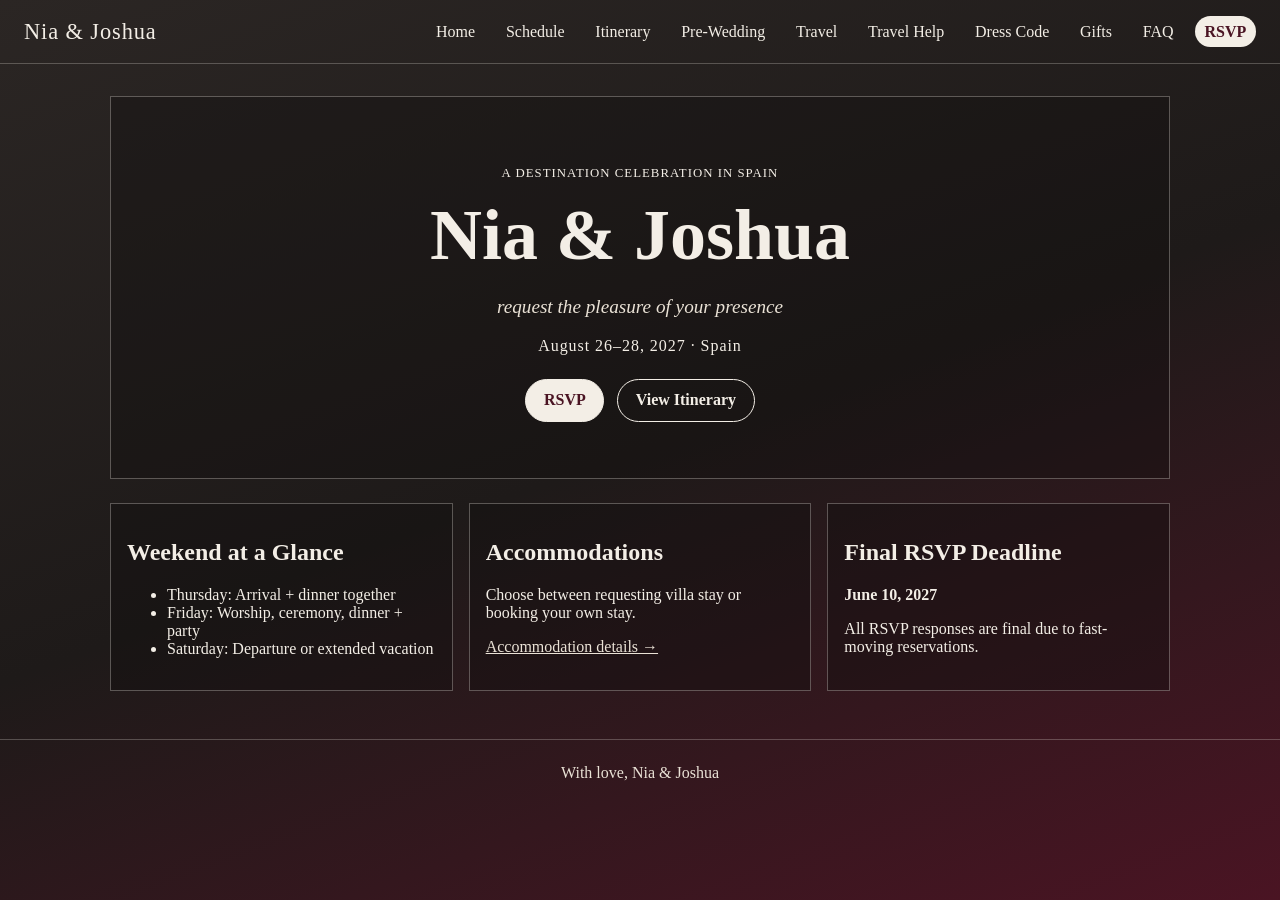
==== index.html @ 299293cd "Create full multi-page wedding site shell with RSVP flow" ====
<!doctype html>
<html lang="en">
  <head>
    <meta charset="UTF-8" />
    <meta name="viewport" content="width=device-width, initial-scale=1.0" />
    <title>Nia & Joshua | Wedding</title>
    <link rel="stylesheet" href="styles.css" />
    <script defer src="script.js"></script>
  </head>
  <body>
    <header class="site-header">
      <a class="brand" href="index.html">Nia & Joshua</a>
      <nav>
        <a href="index.html">Home</a>
        <a href="schedule.html">Schedule</a>
        <a href="itinerary.html">Itinerary</a>
        <a href="pre-wedding.html">Pre-Wedding</a>
        <a href="travel.html">Travel</a>
        <a href="travel-help.html">Travel Help</a>
        <a href="dress-code.html">Dress Code</a>
        <a href="gifts.html">Gifts</a>
        <a href="faq.html">FAQ</a>
        <a class="rsvp-btn" href="rsvp.html">RSVP</a>
      </nav>
    </header>

    <main>
      <section class="hero">
        <p class="eyebrow">A destination celebration in Spain</p>
        <h1>Nia & Joshua</h1>
        <p class="script">request the pleasure of your presence</p>
        <p class="date-line">August 26–28, 2027 · Spain</p>
        <div class="actions">
          <a class="btn" href="rsvp.html">RSVP</a>
          <a class="btn btn-outline" href="itinerary.html">View Itinerary</a>
        </div>
      </section>

      <section class="card-grid">
        <article class="card">
          <h2>Weekend at a Glance</h2>
          <ul>
            <li>Thursday: Arrival + dinner together</li>
            <li>Friday: Worship, ceremony, dinner + party</li>
            <li>Saturday: Departure or extended vacation</li>
          </ul>
        </article>
        <article class="card">
          <h2>Accommodations</h2>
          <p>Choose between requesting villa stay or booking your own stay.</p>
          <a class="text-link" href="travel.html">Accommodation details →</a>
        </article>
        <article class="card">
          <h2>Final RSVP Deadline</h2>
          <p><strong>June 10, 2027</strong></p>
          <p>All RSVP responses are final due to fast-moving reservations.</p>
        </article>
      </section>
    </main>

    <footer class="site-footer">With love, Nia & Joshua</footer>
  </body>
</html>
---- styles.css ----
:root {
  --pearl-cream: #f3eee6;
  --shimmer-cream: #eae2d6;
  --burgundy: #6a1e33;
  --maroon: #4a1423;
  --olive: #5f674a;
  --charcoal: #2b2624;
}

* {
  box-sizing: border-box;
}

body {
  margin: 0;
  font-family: Georgia, "Times New Roman", serif;
  background: linear-gradient(160deg, var(--charcoal), #1e1a19 50%, var(--maroon));
  color: var(--pearl-cream);
  min-height: 100vh;
}

.site-header {
  display: flex;
  flex-wrap: wrap;
  align-items: center;
  justify-content: space-between;
  gap: 1rem;
  padding: 1rem 1.5rem;
  border-bottom: 1px solid rgba(243, 238, 230, 0.25);
}

.brand {
  color: var(--pearl-cream);
  text-decoration: none;
  font-size: 1.4rem;
  letter-spacing: 0.04em;
}

nav {
  display: flex;
  flex-wrap: wrap;
  gap: 0.7rem;
}

nav a {
  color: var(--pearl-cream);
  text-decoration: none;
  border: 1px solid transparent;
  padding: 0.35rem 0.55rem;
  border-radius: 999px;
}

nav a:hover,
nav a:focus-visible {
  border-color: rgba(243, 238, 230, 0.45);
}

.rsvp-btn {
  background: var(--pearl-cream);
  color: var(--maroon);
  font-weight: bold;
}

main {
  max-width: 1100px;
  margin: 0 auto;
  padding: 2rem 1.25rem 3rem;
}

.hero {
  text-align: center;
  padding: 3.5rem 1rem;
  border: 1px solid rgba(243, 238, 230, 0.3);
  background: rgba(17, 14, 14, 0.35);
}

.eyebrow {
  letter-spacing: 0.08em;
  text-transform: uppercase;
  font-size: 0.8rem;
}

h1 {
  margin: 0.6rem 0;
  font-size: clamp(2rem, 7vw, 4.5rem);
}

.script {
  font-style: italic;
  font-size: 1.2rem;
  color: var(--shimmer-cream);
}

.date-line {
  margin-top: 1rem;
  letter-spacing: 0.06em;
}

.actions {
  margin-top: 1.5rem;
  display: flex;
  justify-content: center;
  gap: 0.8rem;
}

.btn {
  padding: 0.7rem 1.1rem;
  text-decoration: none;
  border-radius: 999px;
  border: 1px solid var(--pearl-cream);
  background: var(--pearl-cream);
  color: var(--maroon);
  font-weight: 700;
}

.btn-outline {
  background: transparent;
  color: var(--pearl-cream);
}

.card-grid {
  margin-top: 1.5rem;
  display: grid;
  gap: 1rem;
  grid-template-columns: repeat(auto-fit, minmax(220px, 1fr));
}

.card,
.page-card {
  border: 1px solid rgba(243, 238, 230, 0.3);
  padding: 1rem;
  background: rgba(17, 14, 14, 0.4);
}

.text-link {
  color: var(--shimmer-cream);
}

.page {
  max-width: 850px;
}

.page h1 {
  font-size: clamp(1.8rem, 4vw, 3rem);
}

.list {
  padding-left: 1.1rem;
}

.site-footer {
  text-align: center;
  padding: 1.5rem;
  border-top: 1px solid rgba(243, 238, 230, 0.25);
  color: var(--shimmer-cream);
}

.faq-item {
  border: 1px solid rgba(243, 238, 230, 0.3);
  margin: 0.75rem 0;
}

.faq-q {
  width: 100%;
  text-align: left;
  background: transparent;
  color: var(--pearl-cream);
  border: none;
  padding: 0.8rem;
  font: inherit;
  cursor: pointer;
}

.faq-a {
  display: none;
  padding: 0 0.8rem 0.8rem;
  color: var(--shimmer-cream);
}

.faq-item.open .faq-a {
  display: block;
}

.form-row {
  display: grid;
  gap: 0.7rem;
  margin-bottom: 0.8rem;
}

label {
  display: grid;
  gap: 0.35rem;
}

input,
select,
textarea,
button {
  font: inherit;
}

input,
select,
textarea {
  padding: 0.55rem;
  border: 1px solid rgba(243, 238, 230, 0.45);
  border-radius: 6px;
  background: rgba(0, 0, 0, 0.2);
  color: var(--pearl-cream);
}

button {
  padding: 0.65rem 0.95rem;
  border-radius: 999px;
  border: 1px solid var(--pearl-cream);
  background: var(--pearl-cream);
  color: var(--maroon);
  font-weight: 700;
  cursor: pointer;
}

.secondary {
  background: transparent;
  color: var(--pearl-cream);
}

.hidden {
  display: none;
}
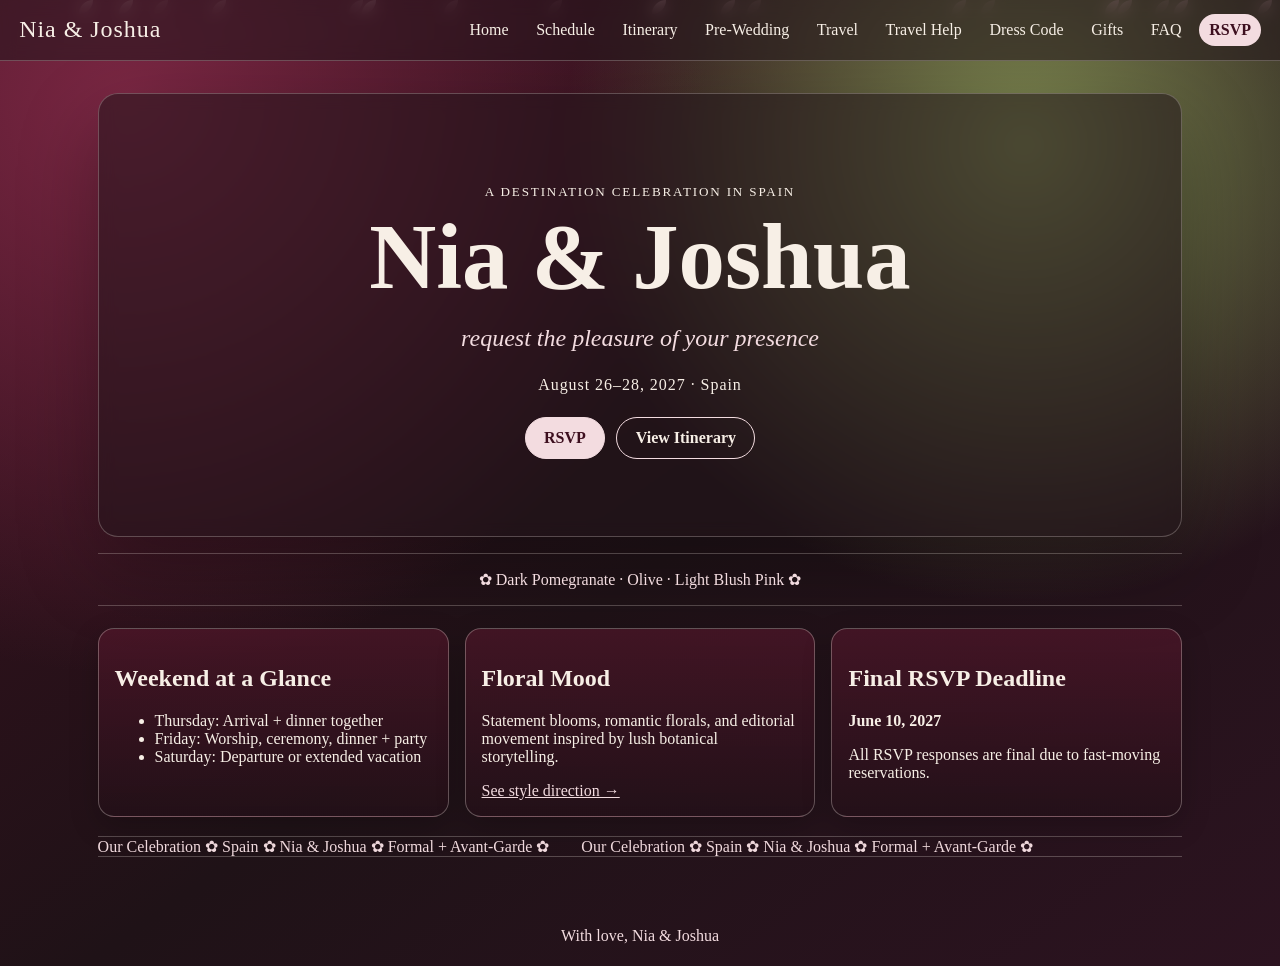
==== commit 204e5a05: "Elevate wedding site with richer palette and interactive animations" ====
--- a/index.html
+++ b/index.html
@@ -8,7 +8,8 @@
     <script defer src="script.js"></script>
   </head>
   <body>
-    <header class="site-header">
+    <div id="petal-layer" aria-hidden="true"></div>
+    <header class="site-header glass">
       <a class="brand" href="index.html">Nia & Joshua</a>
       <nav>
         <a href="index.html">Home</a>
@@ -25,7 +26,7 @@
     </header>
 
     <main>
-      <section class="hero">
+      <section class="hero glass" data-reveal>
         <p class="eyebrow">A destination celebration in Spain</p>
         <h1>Nia & Joshua</h1>
         <p class="script">request the pleasure of your presence</p>
@@ -36,8 +37,12 @@
         </div>
       </section>
 
+      <section class="floral-banner" data-reveal>
+        <p>✿ Dark Pomegranate · Olive · Light Blush Pink ✿</p>
+      </section>
+
       <section class="card-grid">
-        <article class="card">
+        <article class="card tilt" data-reveal>
           <h2>Weekend at a Glance</h2>
           <ul>
             <li>Thursday: Arrival + dinner together</li>
@@ -45,16 +50,28 @@
             <li>Saturday: Departure or extended vacation</li>
           </ul>
         </article>
-        <article class="card">
-          <h2>Accommodations</h2>
-          <p>Choose between requesting villa stay or booking your own stay.</p>
-          <a class="text-link" href="travel.html">Accommodation details →</a>
+
+        <article class="card tilt" data-reveal>
+          <h2>Floral Mood</h2>
+          <p>
+            Statement blooms, romantic florals, and editorial movement inspired by lush
+            botanical storytelling.
+          </p>
+          <a class="text-link" href="dress-code.html">See style direction →</a>
         </article>
-        <article class="card">
+
+        <article class="card tilt" data-reveal>
           <h2>Final RSVP Deadline</h2>
           <p><strong>June 10, 2027</strong></p>
           <p>All RSVP responses are final due to fast-moving reservations.</p>
         </article>
+      </section>
+
+      <section class="marquee" aria-hidden="true">
+        <div>
+          <span>Our Celebration ✿ Spain ✿ Nia & Joshua ✿ Formal + Avant-Garde ✿</span>
+          <span>Our Celebration ✿ Spain ✿ Nia & Joshua ✿ Formal + Avant-Garde ✿</span>
+        </div>
       </section>
     </main>
 
--- a/styles.css
+++ b/styles.css
@@ -1,10 +1,11 @@
 :root {
-  --pearl-cream: #f3eee6;
-  --shimmer-cream: #eae2d6;
-  --burgundy: #6a1e33;
-  --maroon: #4a1423;
-  --olive: #5f674a;
-  --charcoal: #2b2624;
+  --pomegranate: #56172c;
+  --deep-pomegranate: #3d0f1f;
+  --olive: #66713f;
+  --blush: #e8c4cb;
+  --blush-soft: #f3dce0;
+  --cream: #f7efe6;
+  --ink: #22191c;
 }
 
 * {
@@ -13,168 +14,224 @@
 
 body {
   margin: 0;
-  font-family: Georgia, "Times New Roman", serif;
-  background: linear-gradient(160deg, var(--charcoal), #1e1a19 50%, var(--maroon));
-  color: var(--pearl-cream);
   min-height: 100vh;
+  font-family: "Cormorant Garamond", Georgia, serif;
+  color: var(--cream);
+  background: radial-gradient(circle at 10% 10%, #7a2743 0%, transparent 40%),
+    radial-gradient(circle at 80% 15%, #7d8850 0%, transparent 35%),
+    linear-gradient(145deg, var(--deep-pomegranate), #1f1217 55%, #2c1320);
+  overflow-x: hidden;
+}
+
+#petal-layer {
+  position: fixed;
+  inset: 0;
+  pointer-events: none;
+  z-index: 1;
+}
+
+.petal {
+  position: absolute;
+  width: 14px;
+  height: 14px;
+  border-radius: 14px 0 14px 0;
+  opacity: 0.35;
+  background: linear-gradient(145deg, var(--blush), #e9aab7);
+  animation: floatDown linear infinite;
+}
+
+@keyframes floatDown {
+  from {
+    transform: translateY(-10vh) rotate(0deg);
+  }
+  to {
+    transform: translateY(110vh) rotate(270deg);
+  }
 }
 
 .site-header {
+  position: sticky;
+  top: 0;
+  z-index: 5;
   display: flex;
-  flex-wrap: wrap;
-  align-items: center;
   justify-content: space-between;
   gap: 1rem;
-  padding: 1rem 1.5rem;
-  border-bottom: 1px solid rgba(243, 238, 230, 0.25);
+  align-items: center;
+  padding: 0.9rem 1.2rem;
+  border-bottom: 1px solid rgba(247, 239, 230, 0.25);
+}
+
+.glass {
+  backdrop-filter: blur(8px);
+  background: rgba(33, 20, 27, 0.55);
 }
 
 .brand {
-  color: var(--pearl-cream);
+  color: var(--cream);
   text-decoration: none;
-  font-size: 1.4rem;
+  font-size: 1.5rem;
   letter-spacing: 0.04em;
 }
 
 nav {
   display: flex;
   flex-wrap: wrap;
-  gap: 0.7rem;
+  gap: 0.5rem;
 }
 
 nav a {
-  color: var(--pearl-cream);
+  color: var(--cream);
   text-decoration: none;
-  border: 1px solid transparent;
   padding: 0.35rem 0.55rem;
   border-radius: 999px;
-}
-
-nav a:hover,
-nav a:focus-visible {
-  border-color: rgba(243, 238, 230, 0.45);
+  border: 1px solid transparent;
+  transition: all 220ms ease;
+}
+
+nav a:hover {
+  border-color: rgba(247, 239, 230, 0.45);
+  background: rgba(247, 239, 230, 0.08);
 }
 
 .rsvp-btn {
-  background: var(--pearl-cream);
-  color: var(--maroon);
-  font-weight: bold;
+  background: var(--blush-soft);
+  color: var(--deep-pomegranate);
+  font-weight: 700;
 }
 
 main {
-  max-width: 1100px;
+  position: relative;
+  z-index: 2;
+  max-width: 1120px;
   margin: 0 auto;
-  padding: 2rem 1.25rem 3rem;
+  padding: 2rem 1.1rem 3rem;
 }
 
 .hero {
   text-align: center;
-  padding: 3.5rem 1rem;
-  border: 1px solid rgba(243, 238, 230, 0.3);
-  background: rgba(17, 14, 14, 0.35);
+  border: 1px solid rgba(247, 239, 230, 0.25);
+  border-radius: 20px;
+  padding: clamp(2rem, 6vw, 5rem) 1rem;
+  transform-style: preserve-3d;
+  transition: transform 280ms ease;
+  box-shadow: 0 30px 80px rgba(0, 0, 0, 0.28);
 }
 
 .eyebrow {
-  letter-spacing: 0.08em;
   text-transform: uppercase;
-  font-size: 0.8rem;
+  letter-spacing: 0.14em;
+  font-size: 0.82rem;
 }
 
 h1 {
-  margin: 0.6rem 0;
-  font-size: clamp(2rem, 7vw, 4.5rem);
+  margin: 0.45rem 0;
+  font-size: clamp(2.2rem, 8vw, 5.8rem);
+  line-height: 0.95;
 }
 
 .script {
   font-style: italic;
-  font-size: 1.2rem;
-  color: var(--shimmer-cream);
+  font-size: clamp(1rem, 2.2vw, 1.5rem);
+  color: var(--blush-soft);
 }
 
 .date-line {
-  margin-top: 1rem;
   letter-spacing: 0.06em;
+  margin-top: 0.8rem;
 }
 
 .actions {
-  margin-top: 1.5rem;
+  margin-top: 1.4rem;
   display: flex;
   justify-content: center;
-  gap: 0.8rem;
-}
-
-.btn {
-  padding: 0.7rem 1.1rem;
+  flex-wrap: wrap;
+  gap: 0.7rem;
+}
+
+.btn,
+button {
+  border-radius: 999px;
+  padding: 0.7rem 1.15rem;
+  border: 1px solid var(--blush-soft);
+  background: var(--blush-soft);
+  color: var(--deep-pomegranate);
+  font-weight: 700;
   text-decoration: none;
-  border-radius: 999px;
-  border: 1px solid var(--pearl-cream);
-  background: var(--pearl-cream);
-  color: var(--maroon);
-  font-weight: 700;
-}
-
-.btn-outline {
+  cursor: pointer;
+}
+
+.btn-outline,
+.secondary {
   background: transparent;
-  color: var(--pearl-cream);
+  color: var(--cream);
+}
+
+.floral-banner {
+  margin: 1rem 0;
+  text-align: center;
+  color: var(--blush-soft);
+  border-top: 1px solid rgba(247, 239, 230, 0.24);
+  border-bottom: 1px solid rgba(247, 239, 230, 0.24);
 }
 
 .card-grid {
-  margin-top: 1.5rem;
+  margin-top: 1.4rem;
   display: grid;
+  grid-template-columns: repeat(auto-fit, minmax(220px, 1fr));
   gap: 1rem;
-  grid-template-columns: repeat(auto-fit, minmax(220px, 1fr));
 }
 
 .card,
-.page-card {
-  border: 1px solid rgba(243, 238, 230, 0.3);
+.page-card,
+.faq-item {
+  border: 1px solid rgba(247, 239, 230, 0.3);
+  background: linear-gradient(180deg, rgba(86, 23, 44, 0.62), rgba(35, 16, 24, 0.73));
+  border-radius: 16px;
   padding: 1rem;
-  background: rgba(17, 14, 14, 0.4);
+  box-shadow: 0 10px 30px rgba(0, 0, 0, 0.2);
+}
+
+.tilt {
+  transition: transform 220ms ease, box-shadow 220ms ease;
+}
+
+.tilt:hover {
+  transform: translateY(-4px) scale(1.01);
+  box-shadow: 0 14px 36px rgba(0, 0, 0, 0.35);
 }
 
 .text-link {
-  color: var(--shimmer-cream);
+  color: var(--blush-soft);
 }
 
 .page {
-  max-width: 850px;
+  position: relative;
+  z-index: 2;
+  max-width: 840px;
 }
 
 .page h1 {
-  font-size: clamp(1.8rem, 4vw, 3rem);
+  font-size: clamp(1.9rem, 5vw, 3.1rem);
 }
 
 .list {
-  padding-left: 1.1rem;
-}
-
-.site-footer {
-  text-align: center;
-  padding: 1.5rem;
-  border-top: 1px solid rgba(243, 238, 230, 0.25);
-  color: var(--shimmer-cream);
-}
-
-.faq-item {
-  border: 1px solid rgba(243, 238, 230, 0.3);
-  margin: 0.75rem 0;
+  padding-left: 1.15rem;
 }
 
 .faq-q {
   width: 100%;
+  border: none;
+  background: transparent;
+  color: var(--cream);
+  font: inherit;
+  font-size: 1.1rem;
   text-align: left;
-  background: transparent;
-  color: var(--pearl-cream);
-  border: none;
-  padding: 0.8rem;
-  font: inherit;
   cursor: pointer;
 }
 
 .faq-a {
   display: none;
-  padding: 0 0.8rem 0.8rem;
-  color: var(--shimmer-cream);
+  color: var(--blush-soft);
 }
 
 .faq-item.open .faq-a {
@@ -189,41 +246,68 @@
 
 label {
   display: grid;
-  gap: 0.35rem;
-}
-
-input,
-select,
-textarea,
-button {
-  font: inherit;
+  gap: 0.32rem;
 }
 
 input,
 select,
 textarea {
+  border: 1px solid rgba(247, 239, 230, 0.45);
+  border-radius: 9px;
   padding: 0.55rem;
-  border: 1px solid rgba(243, 238, 230, 0.45);
-  border-radius: 6px;
-  background: rgba(0, 0, 0, 0.2);
-  color: var(--pearl-cream);
-}
-
-button {
-  padding: 0.65rem 0.95rem;
-  border-radius: 999px;
-  border: 1px solid var(--pearl-cream);
-  background: var(--pearl-cream);
-  color: var(--maroon);
-  font-weight: 700;
-  cursor: pointer;
-}
-
-.secondary {
-  background: transparent;
-  color: var(--pearl-cream);
+  background: rgba(247, 239, 230, 0.06);
+  color: var(--cream);
+}
+
+.marquee {
+  margin: 1.2rem 0 0;
+  overflow: hidden;
+  border-top: 1px solid rgba(247, 239, 230, 0.25);
+  border-bottom: 1px solid rgba(247, 239, 230, 0.25);
+  color: var(--blush-soft);
+  white-space: nowrap;
+}
+
+.marquee div {
+  display: inline-flex;
+  gap: 2rem;
+  animation: slideText 20s linear infinite;
+}
+
+@keyframes slideText {
+  from {
+    transform: translateX(0);
+  }
+  to {
+    transform: translateX(-50%);
+  }
+}
+
+[data-reveal] {
+  opacity: 0;
+  transform: translateY(16px);
+  transition: opacity 500ms ease, transform 500ms ease;
+}
+
+[data-reveal].revealed {
+  opacity: 1;
+  transform: translateY(0);
+}
+
+.site-footer {
+  position: relative;
+  z-index: 2;
+  text-align: center;
+  padding: 1.35rem;
+  color: var(--blush-soft);
 }
 
 .hidden {
   display: none;
 }
+
+@media (max-width: 760px) {
+  .site-header {
+    position: static;
+  }
+}
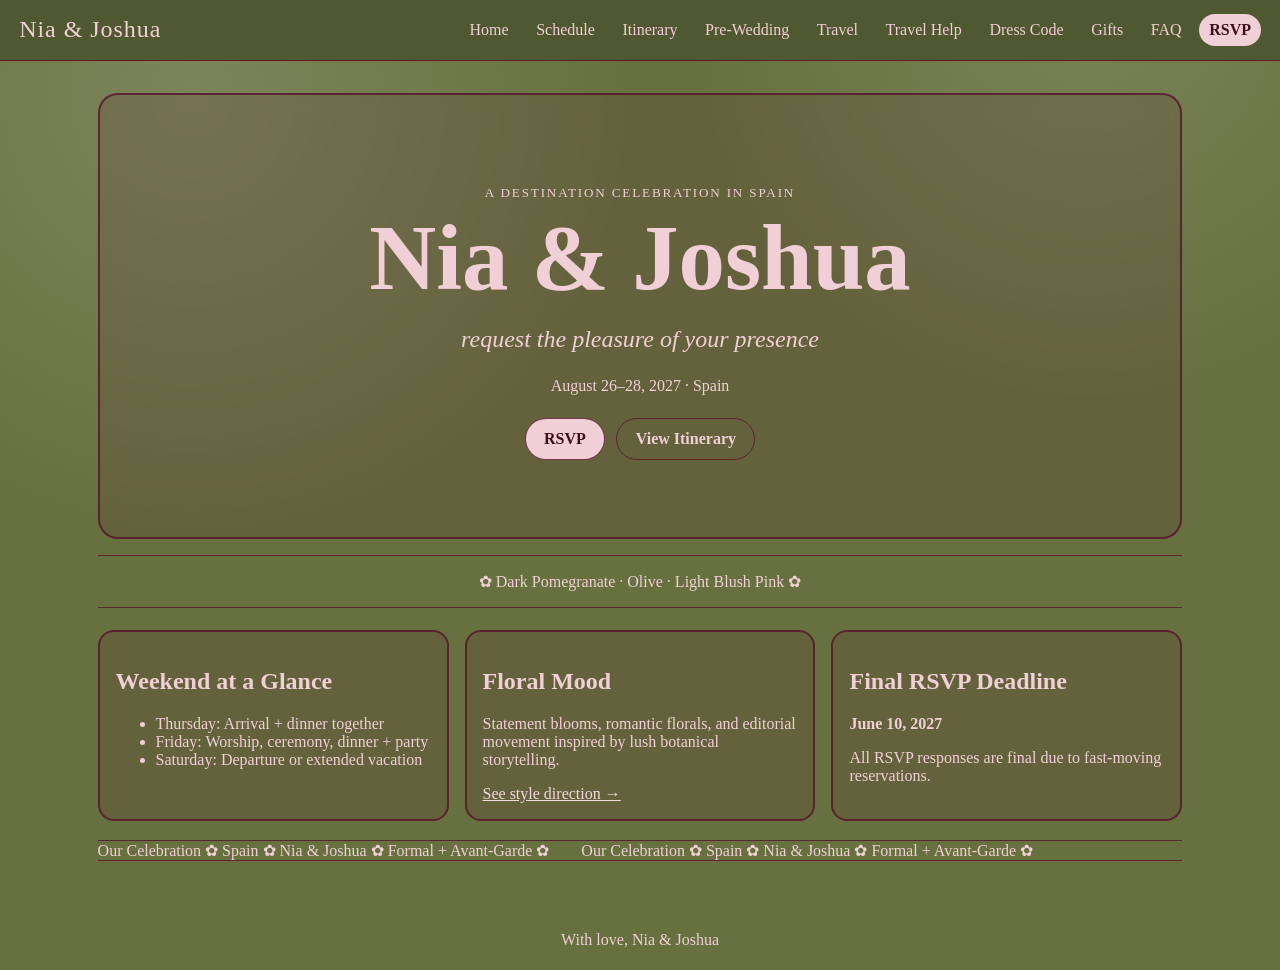
==== commit 555392bf: "Add per-page wedding color themes across all pages" ====
--- a/index.html
+++ b/index.html
@@ -7,7 +7,7 @@
     <link rel="stylesheet" href="styles.css" />
     <script defer src="script.js"></script>
   </head>
-  <body>
+  <body class="page-home">
     <div id="petal-layer" aria-hidden="true"></div>
     <header class="site-header glass">
       <a class="brand" href="index.html">Nia & Joshua</a>
--- a/styles.css
+++ b/styles.css
@@ -1,11 +1,18 @@
 :root {
   --pomegranate: #56172c;
-  --deep-pomegranate: #3d0f1f;
+  --pomegranate-dark: #3d0f1f;
   --olive: #66713f;
-  --blush: #e8c4cb;
-  --blush-soft: #f3dce0;
+  --olive-dark: #4d562f;
+  --blush: #f1cfd6;
   --cream: #f7efe6;
-  --ink: #22191c;
+  --ink: #23191d;
+
+  --page-bg: var(--pomegranate-dark);
+  --page-text: var(--cream);
+  --page-border: rgba(247, 239, 230, 0.38);
+  --panel-bg: rgba(0, 0, 0, 0.18);
+  --button-bg: var(--blush);
+  --button-text: var(--pomegranate-dark);
 }
 
 * {
@@ -16,11 +23,88 @@
   margin: 0;
   min-height: 100vh;
   font-family: "Cormorant Garamond", Georgia, serif;
-  color: var(--cream);
-  background: radial-gradient(circle at 10% 10%, #7a2743 0%, transparent 40%),
-    radial-gradient(circle at 80% 15%, #7d8850 0%, transparent 35%),
-    linear-gradient(145deg, var(--deep-pomegranate), #1f1217 55%, #2c1320);
+  color: var(--page-text);
+  background: radial-gradient(circle at 15% 10%, rgba(255, 255, 255, 0.14), transparent 32%),
+    radial-gradient(circle at 85% 0%, rgba(255, 255, 255, 0.12), transparent 28%), var(--page-bg);
   overflow-x: hidden;
+}
+
+.page-home {
+  --page-bg: var(--olive);
+  --page-text: var(--blush);
+  --page-border: rgba(86, 23, 44, 0.82);
+  --panel-bg: rgba(94, 40, 56, 0.2);
+  --button-bg: var(--blush);
+  --button-text: var(--pomegranate-dark);
+}
+
+.page-schedule {
+  --page-bg: #f6cdd8;
+  --page-text: var(--pomegranate-dark);
+  --page-border: rgba(86, 23, 44, 0.62);
+  --panel-bg: rgba(255, 255, 255, 0.42);
+  --button-bg: var(--pomegranate-dark);
+  --button-text: var(--blush);
+}
+
+.page-itinerary {
+  --page-bg: var(--pomegranate-dark);
+  --page-text: var(--cream);
+  --page-border: rgba(247, 239, 230, 0.45);
+  --panel-bg: rgba(255, 255, 255, 0.08);
+}
+
+.page-prewedding {
+  --page-bg: var(--cream);
+  --page-text: var(--olive-dark);
+  --page-border: rgba(102, 113, 63, 0.62);
+  --panel-bg: rgba(102, 113, 63, 0.12);
+  --button-bg: var(--olive);
+  --button-text: var(--cream);
+}
+
+.page-travel {
+  --page-bg: var(--olive-dark);
+  --page-text: var(--cream);
+  --page-border: rgba(241, 207, 214, 0.6);
+  --panel-bg: rgba(60, 20, 35, 0.3);
+}
+
+.page-travelhelp {
+  --page-bg: #f7efe6;
+  --page-text: var(--pomegranate-dark);
+  --page-border: rgba(86, 23, 44, 0.52);
+  --panel-bg: rgba(255, 255, 255, 0.42);
+}
+
+.page-dresscode {
+  --page-bg: var(--pomegranate);
+  --page-text: var(--blush);
+  --page-border: rgba(241, 207, 214, 0.7);
+  --panel-bg: rgba(255, 255, 255, 0.07);
+}
+
+.page-gifts {
+  --page-bg: #e9d2d7;
+  --page-text: var(--olive-dark);
+  --page-border: rgba(102, 113, 63, 0.6);
+  --panel-bg: rgba(255, 255, 255, 0.38);
+  --button-bg: var(--olive);
+  --button-text: var(--cream);
+}
+
+.page-faq {
+  --page-bg: #efe5d6;
+  --page-text: var(--pomegranate-dark);
+  --page-border: rgba(86, 23, 44, 0.5);
+  --panel-bg: rgba(255, 255, 255, 0.35);
+}
+
+.page-rsvp {
+  --page-bg: #5a6438;
+  --page-text: var(--blush);
+  --page-border: rgba(241, 207, 214, 0.65);
+  --panel-bg: rgba(65, 20, 33, 0.28);
 }
 
 #petal-layer {
@@ -35,18 +119,13 @@
   width: 14px;
   height: 14px;
   border-radius: 14px 0 14px 0;
-  opacity: 0.35;
-  background: linear-gradient(145deg, var(--blush), #e9aab7);
+  background: linear-gradient(145deg, var(--blush), #e89fb0);
   animation: floatDown linear infinite;
 }
 
 @keyframes floatDown {
-  from {
-    transform: translateY(-10vh) rotate(0deg);
-  }
-  to {
-    transform: translateY(110vh) rotate(270deg);
-  }
+  from { transform: translateY(-12vh) rotate(0deg); }
+  to { transform: translateY(112vh) rotate(270deg); }
 }
 
 .site-header {
@@ -58,17 +137,21 @@
   gap: 1rem;
   align-items: center;
   padding: 0.9rem 1.2rem;
-  border-bottom: 1px solid rgba(247, 239, 230, 0.25);
+  border-bottom: 1px solid var(--page-border);
 }
 
 .glass {
   backdrop-filter: blur(8px);
-  background: rgba(33, 20, 27, 0.55);
+  background: color-mix(in srgb, var(--page-bg) 78%, black 22%);
+}
+
+.brand,
+nav a {
+  color: var(--page-text);
+  text-decoration: none;
 }
 
 .brand {
-  color: var(--cream);
-  text-decoration: none;
   font-size: 1.5rem;
   letter-spacing: 0.04em;
 }
@@ -80,8 +163,6 @@
 }
 
 nav a {
-  color: var(--cream);
-  text-decoration: none;
   padding: 0.35rem 0.55rem;
   border-radius: 999px;
   border: 1px solid transparent;
@@ -89,13 +170,13 @@
 }
 
 nav a:hover {
-  border-color: rgba(247, 239, 230, 0.45);
-  background: rgba(247, 239, 230, 0.08);
+  border-color: var(--page-border);
+  background: color-mix(in srgb, var(--page-bg) 70%, white 30%);
 }
 
 .rsvp-btn {
-  background: var(--blush-soft);
-  color: var(--deep-pomegranate);
+  background: var(--button-bg);
+  color: var(--button-text);
   font-weight: 700;
 }
 
@@ -109,12 +190,12 @@
 
 .hero {
   text-align: center;
-  border: 1px solid rgba(247, 239, 230, 0.25);
+  border: 2px solid var(--page-border);
   border-radius: 20px;
   padding: clamp(2rem, 6vw, 5rem) 1rem;
   transform-style: preserve-3d;
   transition: transform 280ms ease;
-  box-shadow: 0 30px 80px rgba(0, 0, 0, 0.28);
+  background: var(--panel-bg);
 }
 
 .eyebrow {
@@ -132,12 +213,6 @@
 .script {
   font-style: italic;
   font-size: clamp(1rem, 2.2vw, 1.5rem);
-  color: var(--blush-soft);
-}
-
-.date-line {
-  letter-spacing: 0.06em;
-  margin-top: 0.8rem;
 }
 
 .actions {
@@ -152,9 +227,9 @@
 button {
   border-radius: 999px;
   padding: 0.7rem 1.15rem;
-  border: 1px solid var(--blush-soft);
-  background: var(--blush-soft);
-  color: var(--deep-pomegranate);
+  border: 1px solid var(--page-border);
+  background: var(--button-bg);
+  color: var(--button-text);
   font-weight: 700;
   text-decoration: none;
   cursor: pointer;
@@ -163,15 +238,14 @@
 .btn-outline,
 .secondary {
   background: transparent;
-  color: var(--cream);
+  color: var(--page-text);
 }
 
 .floral-banner {
   margin: 1rem 0;
   text-align: center;
-  color: var(--blush-soft);
-  border-top: 1px solid rgba(247, 239, 230, 0.24);
-  border-bottom: 1px solid rgba(247, 239, 230, 0.24);
+  border-top: 1px solid var(--page-border);
+  border-bottom: 1px solid var(--page-border);
 }
 
 .card-grid {
@@ -184,24 +258,22 @@
 .card,
 .page-card,
 .faq-item {
-  border: 1px solid rgba(247, 239, 230, 0.3);
-  background: linear-gradient(180deg, rgba(86, 23, 44, 0.62), rgba(35, 16, 24, 0.73));
+  border: 2px solid var(--page-border);
+  background: var(--panel-bg);
   border-radius: 16px;
   padding: 1rem;
-  box-shadow: 0 10px 30px rgba(0, 0, 0, 0.2);
 }
 
 .tilt {
-  transition: transform 220ms ease, box-shadow 220ms ease;
+  transition: transform 220ms ease;
 }
 
 .tilt:hover {
   transform: translateY(-4px) scale(1.01);
-  box-shadow: 0 14px 36px rgba(0, 0, 0, 0.35);
 }
 
 .text-link {
-  color: var(--blush-soft);
+  color: color-mix(in srgb, var(--page-text) 84%, white 16%);
 }
 
 .page {
@@ -214,29 +286,21 @@
   font-size: clamp(1.9rem, 5vw, 3.1rem);
 }
 
-.list {
-  padding-left: 1.15rem;
-}
+.list { padding-left: 1.15rem; }
 
 .faq-q {
   width: 100%;
   border: none;
   background: transparent;
-  color: var(--cream);
+  color: var(--page-text);
   font: inherit;
   font-size: 1.1rem;
   text-align: left;
   cursor: pointer;
 }
 
-.faq-a {
-  display: none;
-  color: var(--blush-soft);
-}
-
-.faq-item.open .faq-a {
-  display: block;
-}
+.faq-a { display: none; }
+.faq-item.open .faq-a { display: block; }
 
 .form-row {
   display: grid;
@@ -244,27 +308,21 @@
   margin-bottom: 0.8rem;
 }
 
-label {
-  display: grid;
-  gap: 0.32rem;
-}
-
-input,
-select,
-textarea {
-  border: 1px solid rgba(247, 239, 230, 0.45);
+label { display: grid; gap: 0.32rem; }
+
+input, select, textarea {
+  border: 1px solid var(--page-border);
   border-radius: 9px;
   padding: 0.55rem;
-  background: rgba(247, 239, 230, 0.06);
-  color: var(--cream);
+  background: color-mix(in srgb, var(--panel-bg) 75%, white 25%);
+  color: var(--page-text);
 }
 
 .marquee {
   margin: 1.2rem 0 0;
   overflow: hidden;
-  border-top: 1px solid rgba(247, 239, 230, 0.25);
-  border-bottom: 1px solid rgba(247, 239, 230, 0.25);
-  color: var(--blush-soft);
+  border-top: 1px solid var(--page-border);
+  border-bottom: 1px solid var(--page-border);
   white-space: nowrap;
 }
 
@@ -275,12 +333,8 @@
 }
 
 @keyframes slideText {
-  from {
-    transform: translateX(0);
-  }
-  to {
-    transform: translateX(-50%);
-  }
+  from { transform: translateX(0); }
+  to { transform: translateX(-50%); }
 }
 
 [data-reveal] {
@@ -299,15 +353,10 @@
   z-index: 2;
   text-align: center;
   padding: 1.35rem;
-  color: var(--blush-soft);
-}
-
-.hidden {
-  display: none;
-}
+}
+
+.hidden { display: none; }
 
 @media (max-width: 760px) {
-  .site-header {
-    position: static;
-  }
-}
+  .site-header { position: static; }
+}
